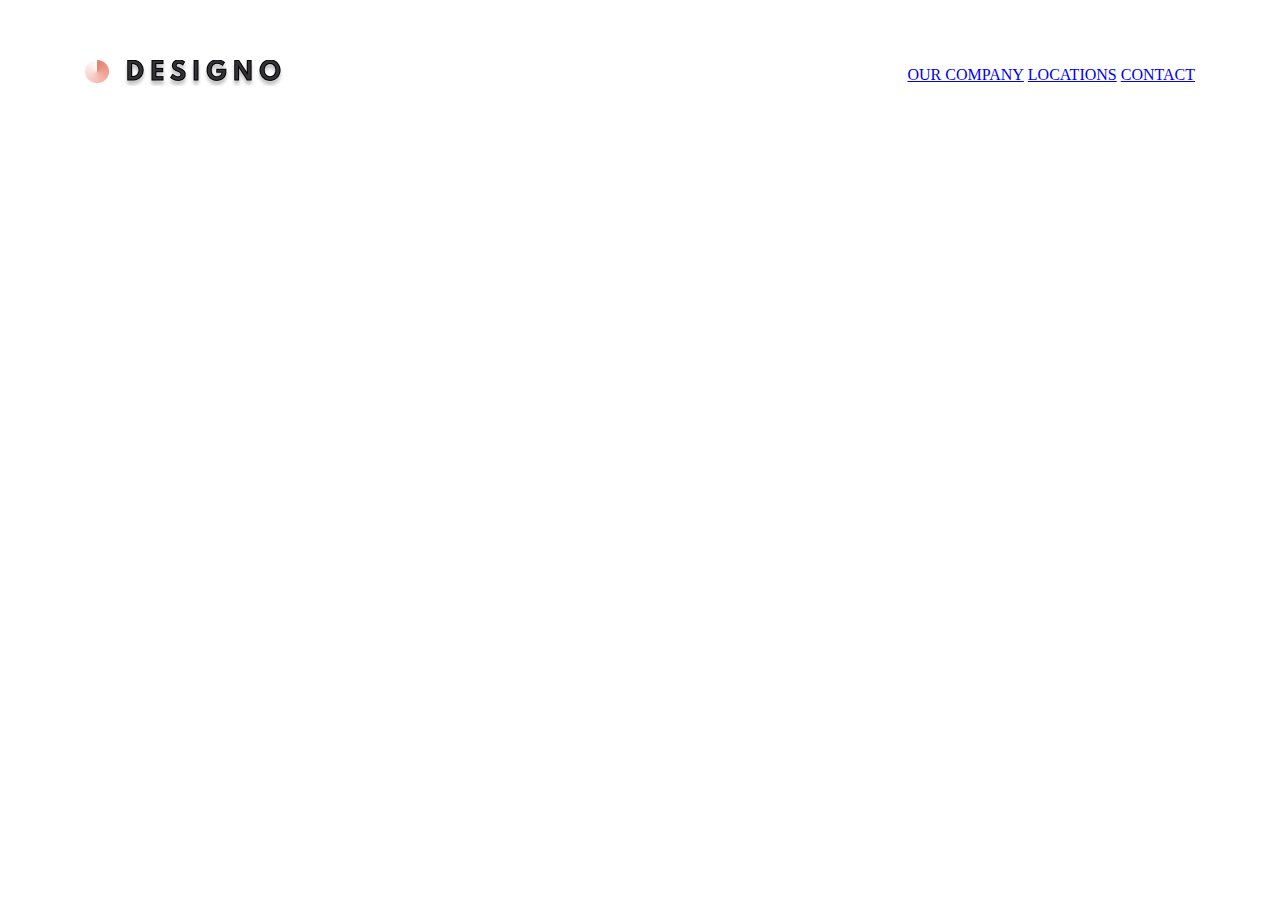
==== index.html @ 9b1fa7f4 "first commit" ====
<!DOCTYPE html>
<html lang="en">
  <head>
    <meta charset="UTF-8" />
    <meta name="viewport" content="width=device-width, initial-scale=1.0" />
    <link rel="stylesheet" href="style.css" />
    <title>Document</title>
  </head>
  <body>
    <heder
      ><section>
        <a href="#"><img class="logo_img" src="img/Group 13.png" alt="" /></a>
        <nav>
          <ul>
            <li><a href="#">OUR COMPANY</a></li>
            <li><a href="#">LOCATIONS</a></li>
            <li><a href="#">CONTACT</a></li>
          </ul>
        </nav>
      </section></heder
    >
    <main></main>
    <footer></footer>
    <script src="style.css"></script>
  </body>
</html>
---- style.css ----
* {
  margin: 0;
  padding: 0;
  box-sizing: border-box;
}

body {

}

section {
  max-width: 1110px;
  margin: 60px auto;
  display: flex;
  justify-content: space-between;
  align-items: center;
}

.logo_img{
   line-height: 0;
   height: 26;
   width: 202;
}

nav li {
  display: inline-block;
}
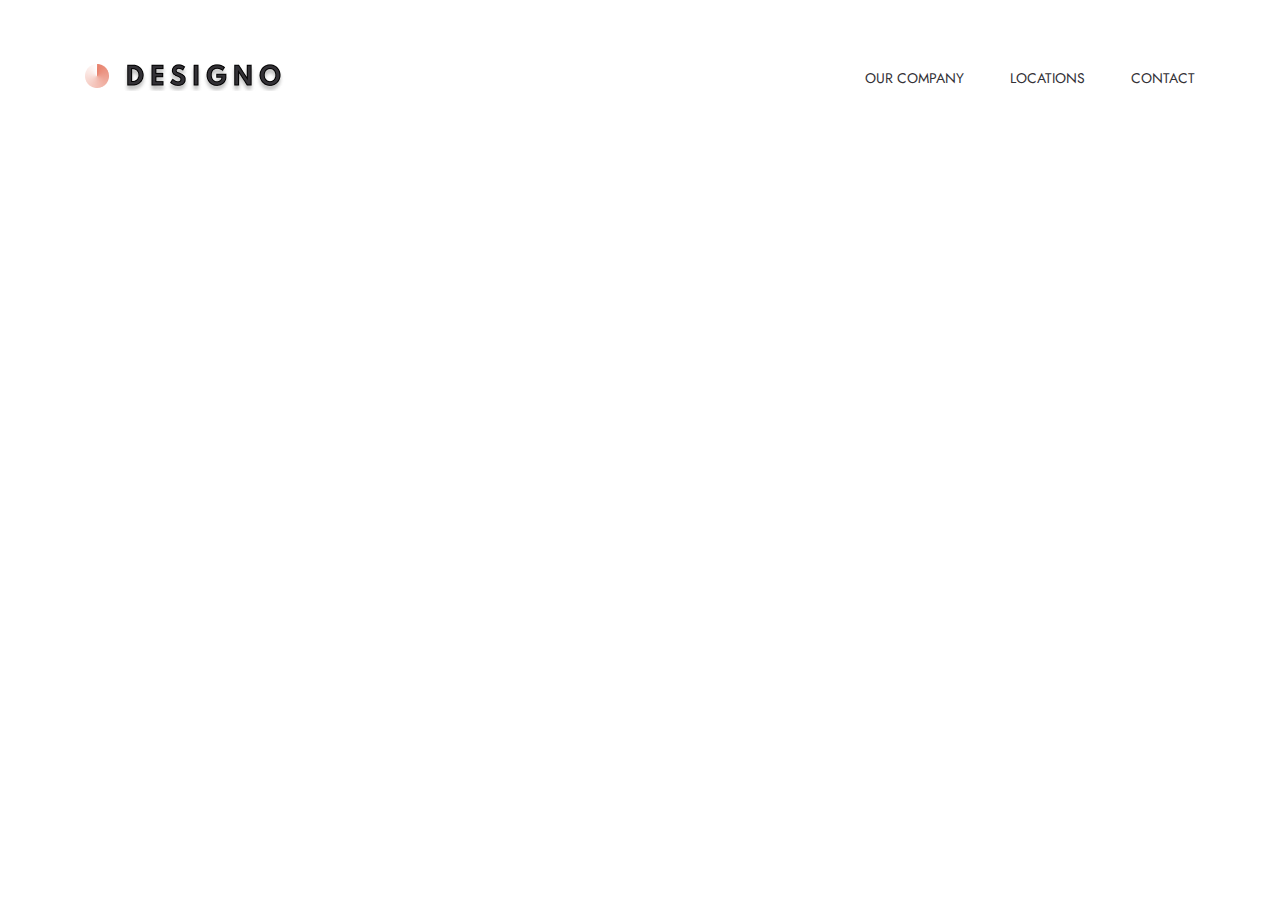
==== commit c8847156: "add header" ====
--- a/index.html
+++ b/index.html
@@ -3,13 +3,22 @@
   <head>
     <meta charset="UTF-8" />
     <meta name="viewport" content="width=device-width, initial-scale=1.0" />
+    <link rel="preconnect" href="https://fonts.googleapis.com" />
+    <link rel="preconnect" href="https://fonts.gstatic.com" crossorigin />
+    <link
+      href="https://fonts.googleapis.com/css2?family=Jost:wght@400;500&family=Open+Sans:ital,wght@0,300;0,400;0,500;0,600;0,700;0,800;1,300;1,400;1,500;1,600;1,700;1,800&family=Oswald:wght@200;300;500;700&display=swap"
+      rel="stylesheet"
+    />
+
     <link rel="stylesheet" href="style.css" />
     <title>Document</title>
   </head>
   <body>
     <heder
       ><section>
-        <a href="#"><img class="logo_img" src="img/Group 13.png" alt="" /></a>
+        <a class="header-logo" href="#"
+          ><img class="logo_img" src="img/Group 13.png" alt=""
+        /></a>
         <nav>
           <ul>
             <li><a href="#">OUR COMPANY</a></li>
--- a/style.css
+++ b/style.css
@@ -5,23 +5,43 @@
 }
 
 body {
-
+  font-family: "Jost", sans-serif;
+  font-size: 14px;
+  line-height: 14px;
+  color: #333136;
 }
-
+header{
+   max-width: 1440px;
+}
 section {
   max-width: 1110px;
-  margin: 60px auto;
   display: flex;
   justify-content: space-between;
   align-items: center;
+  margin:0 auto;
+  height: 155px;
 }
 
-.logo_img{
-   line-height: 0;
-   height: 26;
-   width: 202;
+
+.logo_img {
+  line-height: 0;
+  height: 26;
+  width: 202;
 }
 
 nav li {
   display: inline-block;
+  margin-left: 42px;
 }
+a{
+    text-decoration: none;
+    color: #333136;
+}
+
+a:hover{
+    text-decoration: underline; 
+}
+
+.header-logo {
+  line-height: 0;
+}
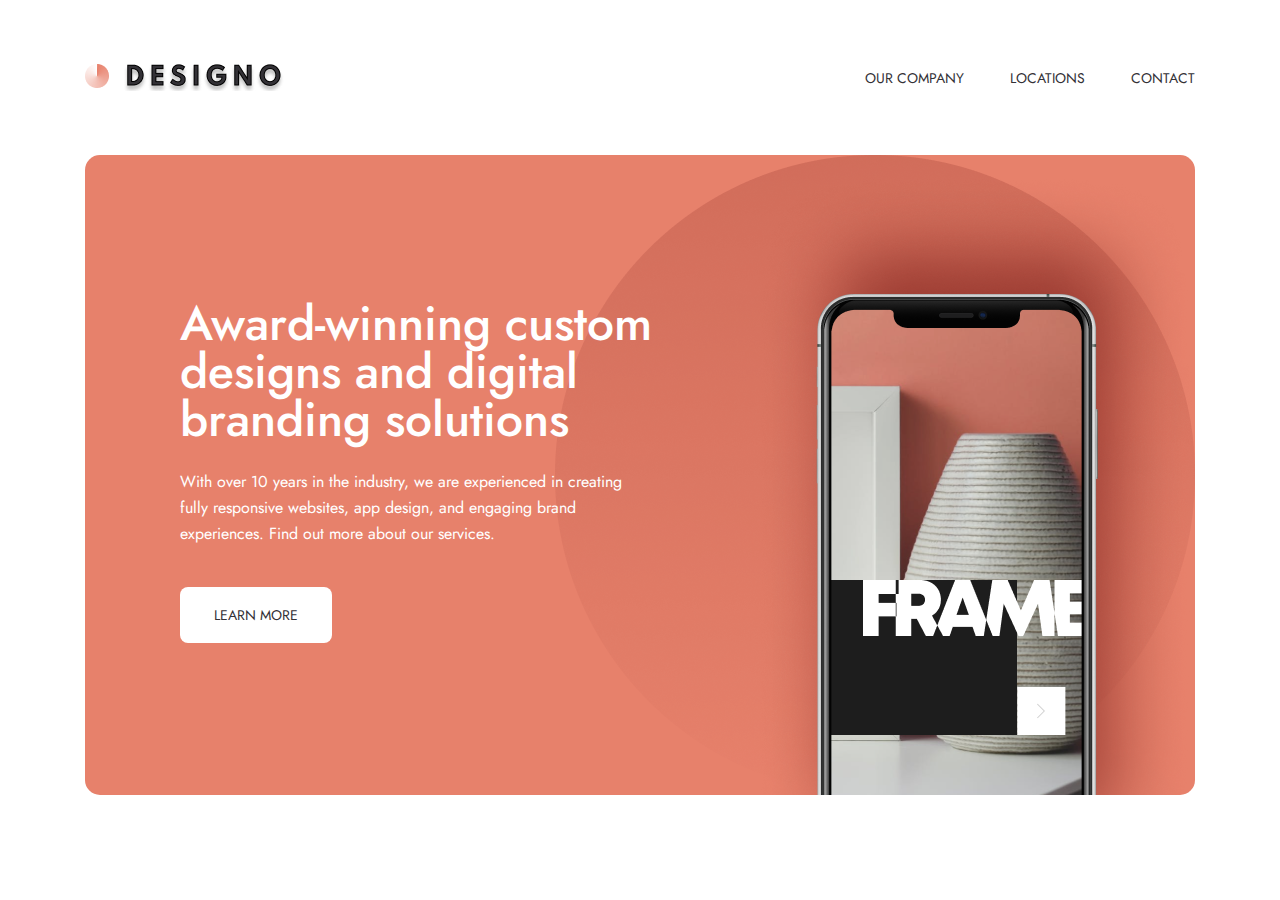
==== commit 6e14a4c5: "add first main section" ====
--- a/index.html
+++ b/index.html
@@ -16,19 +16,36 @@
   <body>
     <heder
       ><section>
-        <a class="header-logo" href="#"
-          ><img class="logo_img" src="img/Group 13.png" alt=""
-        /></a>
-        <nav>
-          <ul>
-            <li><a href="#">OUR COMPANY</a></li>
-            <li><a href="#">LOCATIONS</a></li>
-            <li><a href="#">CONTACT</a></li>
-          </ul>
-        </nav>
+        <div class="header_conteiner">
+          <a class="header_logo" href="#"
+            ><img class="logo_img" src="img/Group 13.png" alt=""
+          /></a>
+          <nav>
+            <ul>
+              <li><a href="#">OUR COMPANY</a></li>
+              <li><a href="#">LOCATIONS</a></li>
+              <li><a href="#">CONTACT</a></li>
+            </ul>
+          </nav>
+        </div>
       </section></heder
     >
-    <main></main>
+    <main>
+      <div class="main_conteiner">
+      <section>
+        <div class="frame">
+          <h1>Award-winning custom designs and digital branding solutions</h1>
+
+          <p>
+            With over 10 years in the industry, we are experienced in creating
+            fully responsive websites, app design, and engaging brand
+            experiences. Find out more about our services.
+          </p>
+          <a class="frame_button" href="#">Learn More</a>
+        </div>
+      </section>
+    </div>
+    </main>
     <footer></footer>
     <script src="style.css"></script>
   </body>
--- a/style.css
+++ b/style.css
@@ -10,38 +10,74 @@
   line-height: 14px;
   color: #333136;
 }
-header{
-   max-width: 1440px;
+header {
+  max-width: 1440px;
 }
 section {
   max-width: 1110px;
+  margin: 0 auto;
+}
+.header_conteiner {
   display: flex;
   justify-content: space-between;
   align-items: center;
-  margin:0 auto;
   height: 155px;
 }
-
-
 .logo_img {
   line-height: 0;
   height: 26;
   width: 202;
 }
-
 nav li {
   display: inline-block;
   margin-left: 42px;
 }
-a{
-    text-decoration: none;
-    color: #333136;
+a {
+  text-decoration: none;
+  color: #333136;
+}
+li a:hover {
+  text-decoration: underline;
+}
+.header_logo {
+  line-height: 0;
+}
+.frame {
+  padding: 145px 0 0 95px;
+  color: white;
+  width: 100%;
+  height: 640px;
+  background: url("./img/Group\ 64\ Copy.png"), url("./img/Oval.png"), #e7816b;
+  background-repeat: no-repeat;
+  background-position: bottom right;
+  border-radius: 15px;
+}
+.frame h1 {
+  margin-bottom: 25px;
+  width: 540px;
+  font-size: 48px;
+  font-weight: 500;
+  line-height: 48px;
+}
+.frame p {
+  width: 445px;
+  font-size: 16px;
+  font-weight: 400;
+  line-height: 26px;
+  margin-bottom: 40px;
+}
+.frame_button {
+  width: 152px;
+  height: 56px;
+  display: flex;
+  justify-content: center;
+  align-items: center;
+  text-transform: uppercase;
+  background: white;
+  border-radius: 8px;
 }
 
-a:hover{
-    text-decoration: underline; 
+.frame_button:hover {
+  background: #ffad9b;
+  color: white;
 }
-
-.header-logo {
-  line-height: 0;
-}
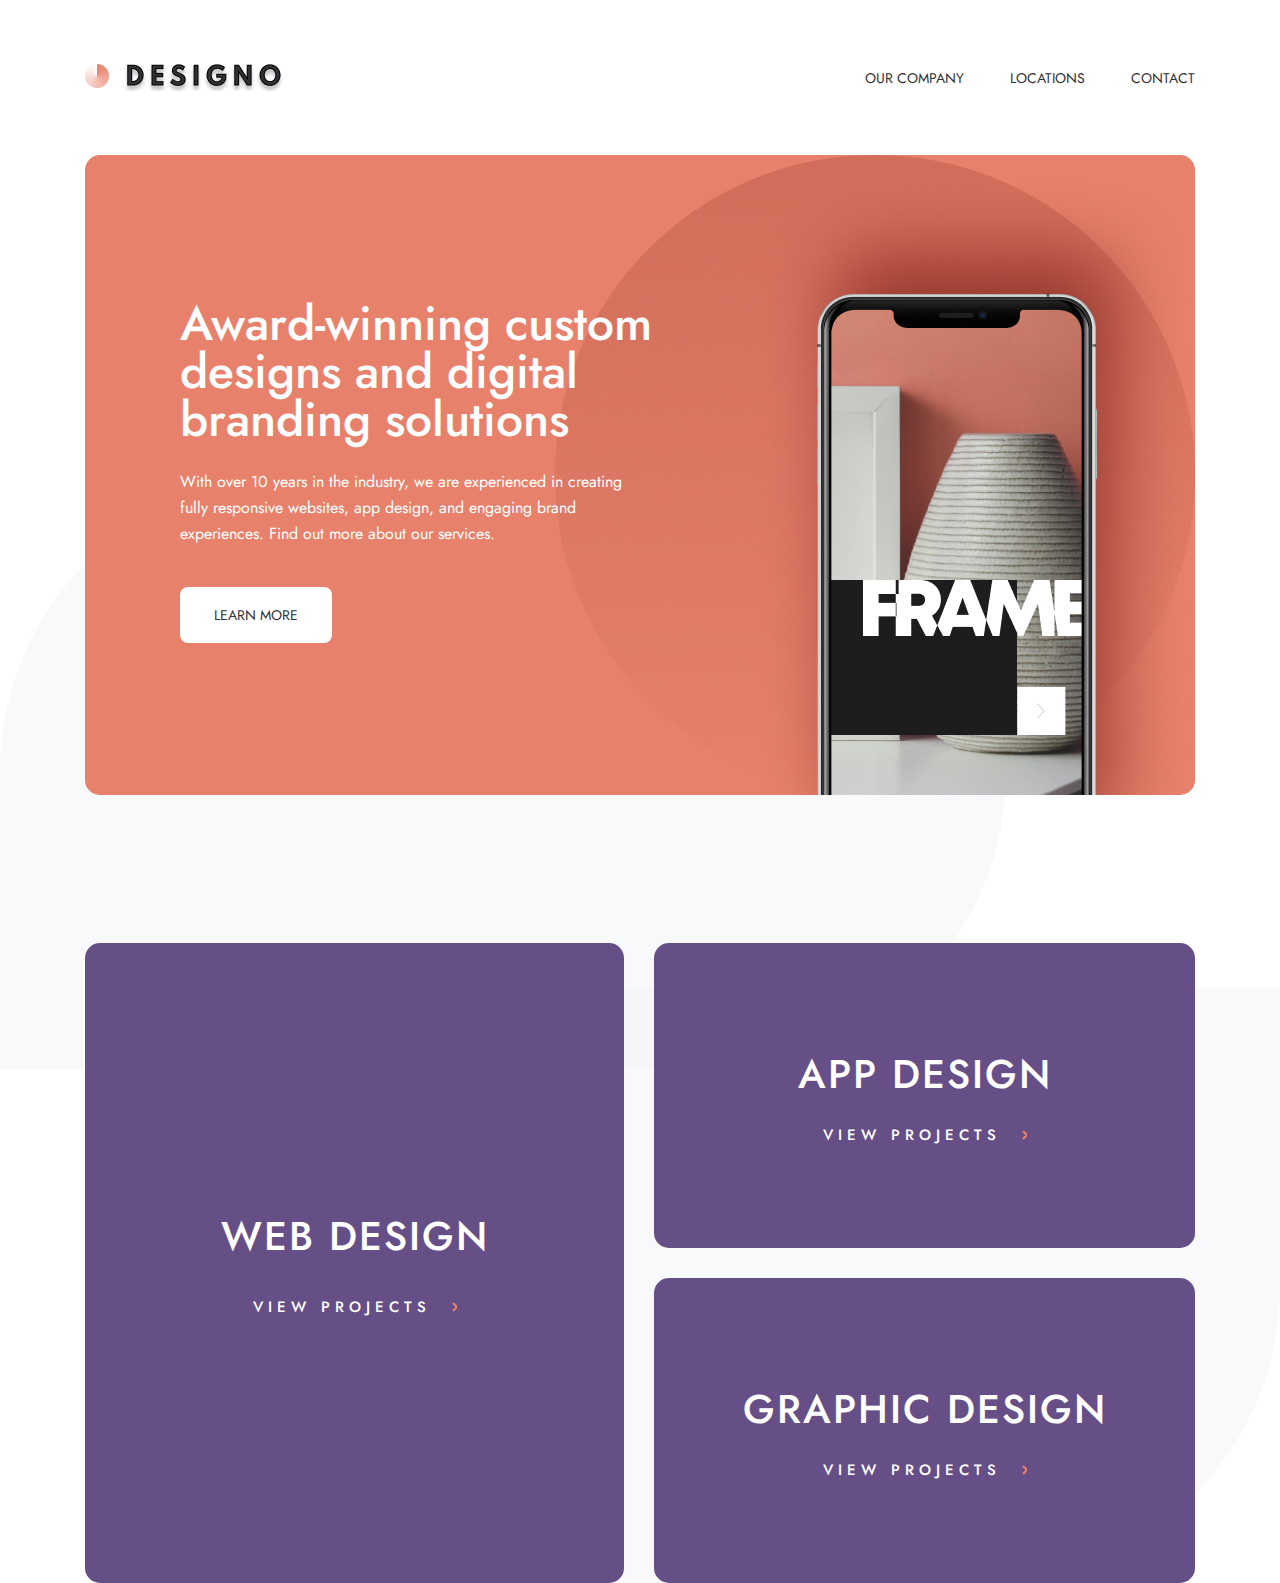
==== commit 1fa48a81: "add second section" ====
--- a/index.html
+++ b/index.html
@@ -32,19 +32,37 @@
     >
     <main>
       <div class="main_conteiner">
-      <section>
-        <div class="frame">
-          <h1>Award-winning custom designs and digital branding solutions</h1>
+        <section>
+          <div class="fist_section">
+            <h1>Award-winning custom designs and digital branding solutions</h1>
 
-          <p>
-            With over 10 years in the industry, we are experienced in creating
-            fully responsive websites, app design, and engaging brand
-            experiences. Find out more about our services.
-          </p>
-          <a class="frame_button" href="#">Learn More</a>
-        </div>
-      </section>
-    </div>
+            <p>
+              With over 10 years in the industry, we are experienced in creating
+              fully responsive websites, app design, and engaging brand
+              experiences. Find out more about our services.
+            </p>
+            <a class="frame_button" href="#">Learn More</a>
+          </div>
+        </section>
+        <section>
+          <div class="second_section">
+            <div class="second_section_item left_item">
+              <h1>WEB DESIGN</h1>
+              <a href="#">VIEW PROJECTS</a>
+            </div>
+            <div class="second_section_item right_item">
+              <div>
+                <h1>APP DESIGN</h1>
+                <a href="#">VIEW PROJECTS</a>
+              </div>
+              <div>
+                <h1>GRAPHIC DESIGN</h1>
+                <a href="#">VIEW PROJECTS</a>
+              </div>
+            </div>
+          </div>
+        </section>
+      </div>
     </main>
     <footer></footer>
     <script src="style.css"></script>
--- a/style.css
+++ b/style.css
@@ -10,8 +10,9 @@
   line-height: 14px;
   color: #333136;
 }
-header {
+main {
   max-width: 1440px;
+  margin: 0 auto;
 }
 section {
   max-width: 1110px;
@@ -42,7 +43,7 @@
 .header_logo {
   line-height: 0;
 }
-.frame {
+.fist_section {
   padding: 145px 0 0 95px;
   color: white;
   width: 100%;
@@ -51,15 +52,16 @@
   background-repeat: no-repeat;
   background-position: bottom right;
   border-radius: 15px;
+  margin-bottom: 148px;
 }
-.frame h1 {
+.fist_section h1 {
   margin-bottom: 25px;
   width: 540px;
   font-size: 48px;
   font-weight: 500;
   line-height: 48px;
 }
-.frame p {
+.fist_section p {
   width: 445px;
   font-size: 16px;
   font-weight: 400;
@@ -81,3 +83,64 @@
   background: #ffad9b;
   color: white;
 }
+main {
+  background: url("./img/Rectangle.png"), url("./img/Rectangle\ Copy\ 4.png");
+  background-repeat: no-repeat;
+  background-position: left top 320px, right bottom;
+}
+.second_section {
+  display: flex;
+  gap: 30px;
+  color: white;
+}
+
+.second_section h1 {
+  font-size: 40px;
+  font-weight: 500;
+  line-height: 48px;
+  letter-spacing: 2px;
+}
+
+.second_section a {
+  color: white;
+  font-size: 15px;
+  font-weight: 500;
+  text-transform: uppercase;
+  letter-spacing: 5px;
+  background-image: url("./img/Path\ 5.png");
+  background-repeat: no-repeat;
+  background-position: right center;
+  padding-right: 26px;
+}
+.second_section_item {
+  width: 541px;
+  height: 640px;
+}
+
+.left_item {
+  background: #664f87;
+  border-radius: 15px;
+  display: flex;
+  flex-direction: column;
+  justify-content: center;
+  align-items: center;
+  gap: 40px;
+}
+
+.right_item {
+  display: flex;
+  flex-direction: column;
+  gap: 30px;
+}
+
+.right_item div{
+  background: #664f87;
+  border-radius: 15px;
+  width: 541px;
+  height: 308px;
+  display: flex;
+  flex-direction: column;
+  justify-content: center;
+  align-items: center;
+  gap:30px;
+}
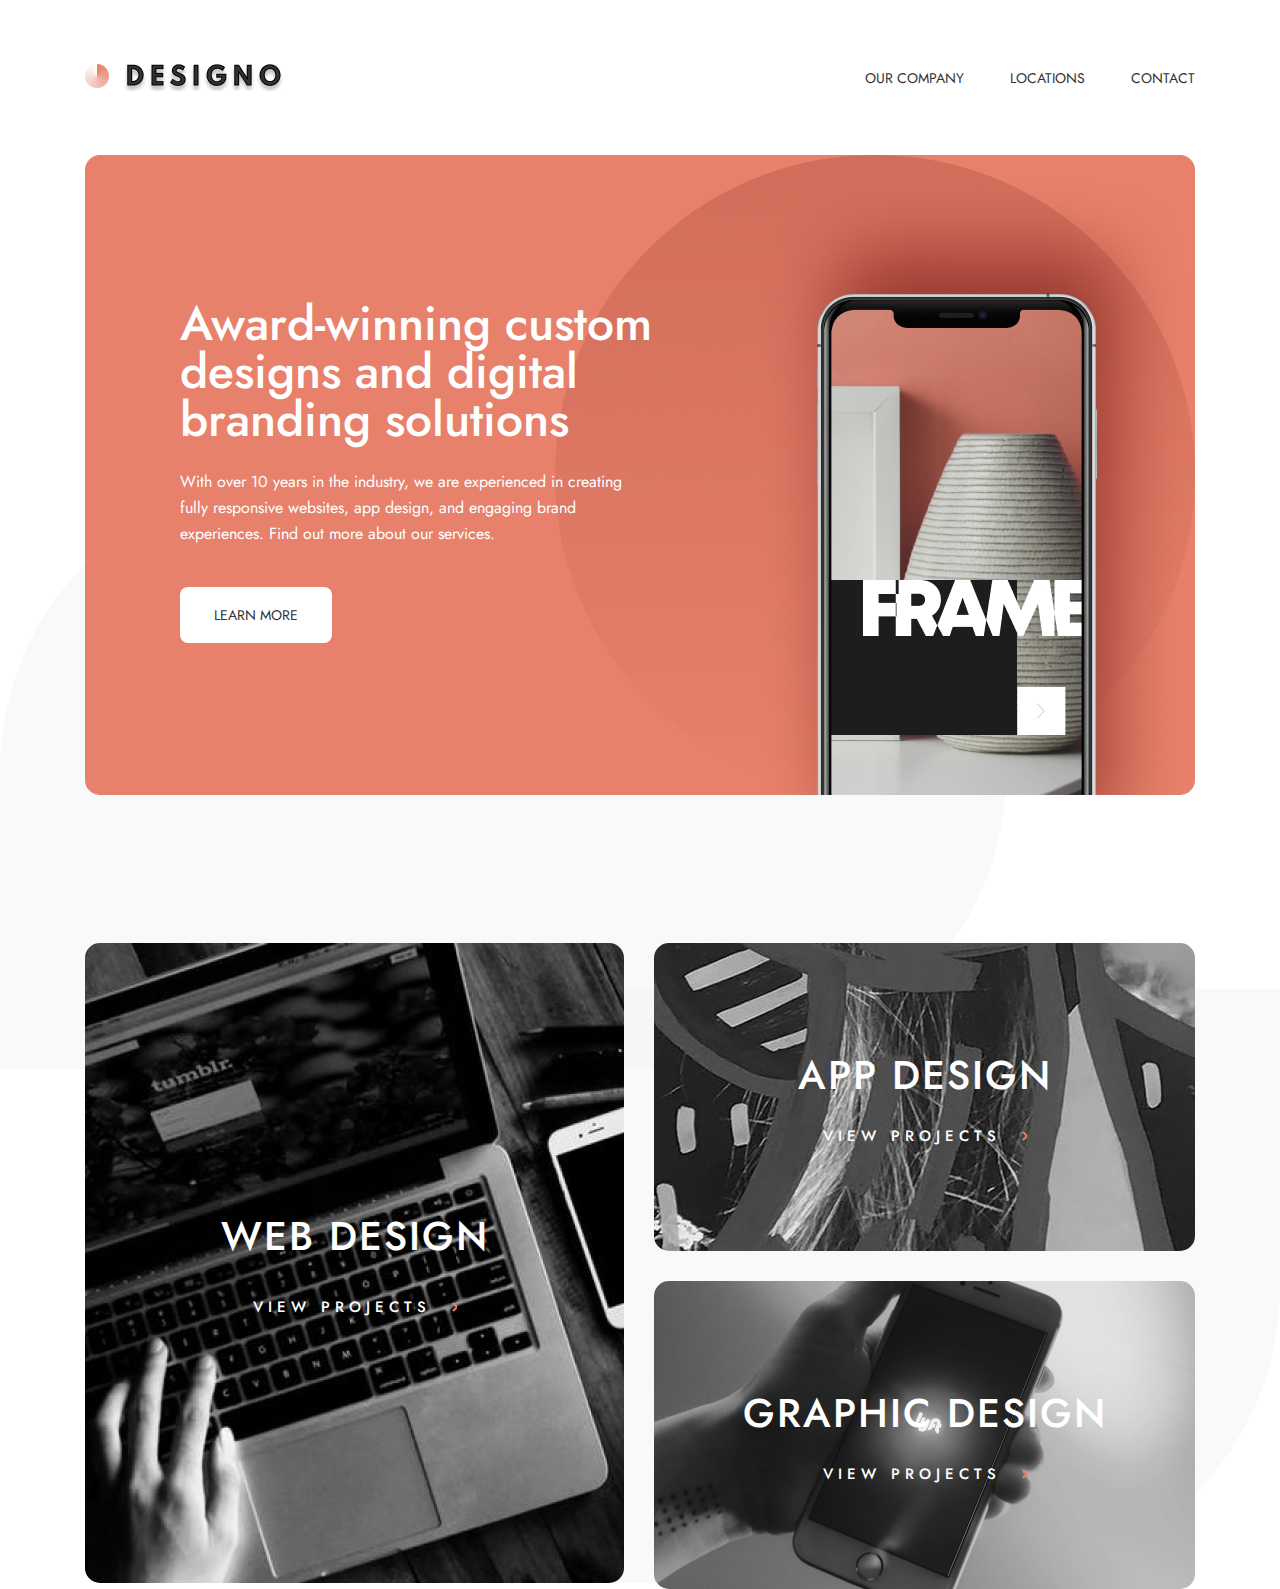
==== commit 20bd0b8b: "add hover in second section" ====
--- a/index.html
+++ b/index.html
@@ -47,17 +47,23 @@
         <section>
           <div class="second_section">
             <div class="second_section_item left_item">
-              <h1>WEB DESIGN</h1>
-              <a href="#">VIEW PROJECTS</a>
+              <div class="hover_item">
+                <h2>WEB DESIGN</h2>
+                <a href="#">VIEW PROJECTS</a>
+              </div>
             </div>
             <div class="second_section_item right_item">
-              <div>
-                <h1>APP DESIGN</h1>
-                <a href="#">VIEW PROJECTS</a>
+              <div class="right_item__first">
+                <div class="hover_item">
+                  <h2>APP DESIGN</h2>
+                  <a href="#">VIEW PROJECTS</a>
+                </div>
               </div>
-              <div>
-                <h1>GRAPHIC DESIGN</h1>
-                <a href="#">VIEW PROJECTS</a>
+              <div class="right_item__second">
+                <div class="hover_item">
+                  <h2>GRAPHIC DESIGN</h2>
+                  <a href="#">VIEW PROJECTS</a>
+                </div>
               </div>
             </div>
           </div>
--- a/style.css
+++ b/style.css
@@ -94,7 +94,7 @@
   color: white;
 }
 
-.second_section h1 {
+.second_section h2 {
   font-size: 40px;
   font-weight: 500;
   line-height: 48px;
@@ -115,16 +115,15 @@
 .second_section_item {
   width: 541px;
   height: 640px;
+  background-repeat: no-repeat;
+  background-size: cover;
+  background-position: center center;
 }
 
 .left_item {
-  background: #664f87;
+  background-image: url("./img/Bitmap_1.png");
   border-radius: 15px;
-  display: flex;
-  flex-direction: column;
-  justify-content: center;
-  align-items: center;
-  gap: 40px;
+ 
 }
 
 .right_item {
@@ -134,7 +133,6 @@
 }
 
 .right_item div{
-  background: #664f87;
   border-radius: 15px;
   width: 541px;
   height: 308px;
@@ -144,3 +142,26 @@
   align-items: center;
   gap:30px;
 }
+
+.right_item__first{
+  background-image: url("./img/Bitmap_2.png");
+}
+
+.right_item__second{
+  background-image: url("./img/Bitmap_3.png");
+}
+
+.hover_item{
+  width: 100%;
+  height: 100%;
+  border-radius: inherit;
+  display: flex;
+  flex-direction: column;
+  justify-content: center;
+  align-items: center;
+  gap: 40px;
+}
+
+.hover_item:hover{
+background: rgba(231, 129, 107, 0.8);
+}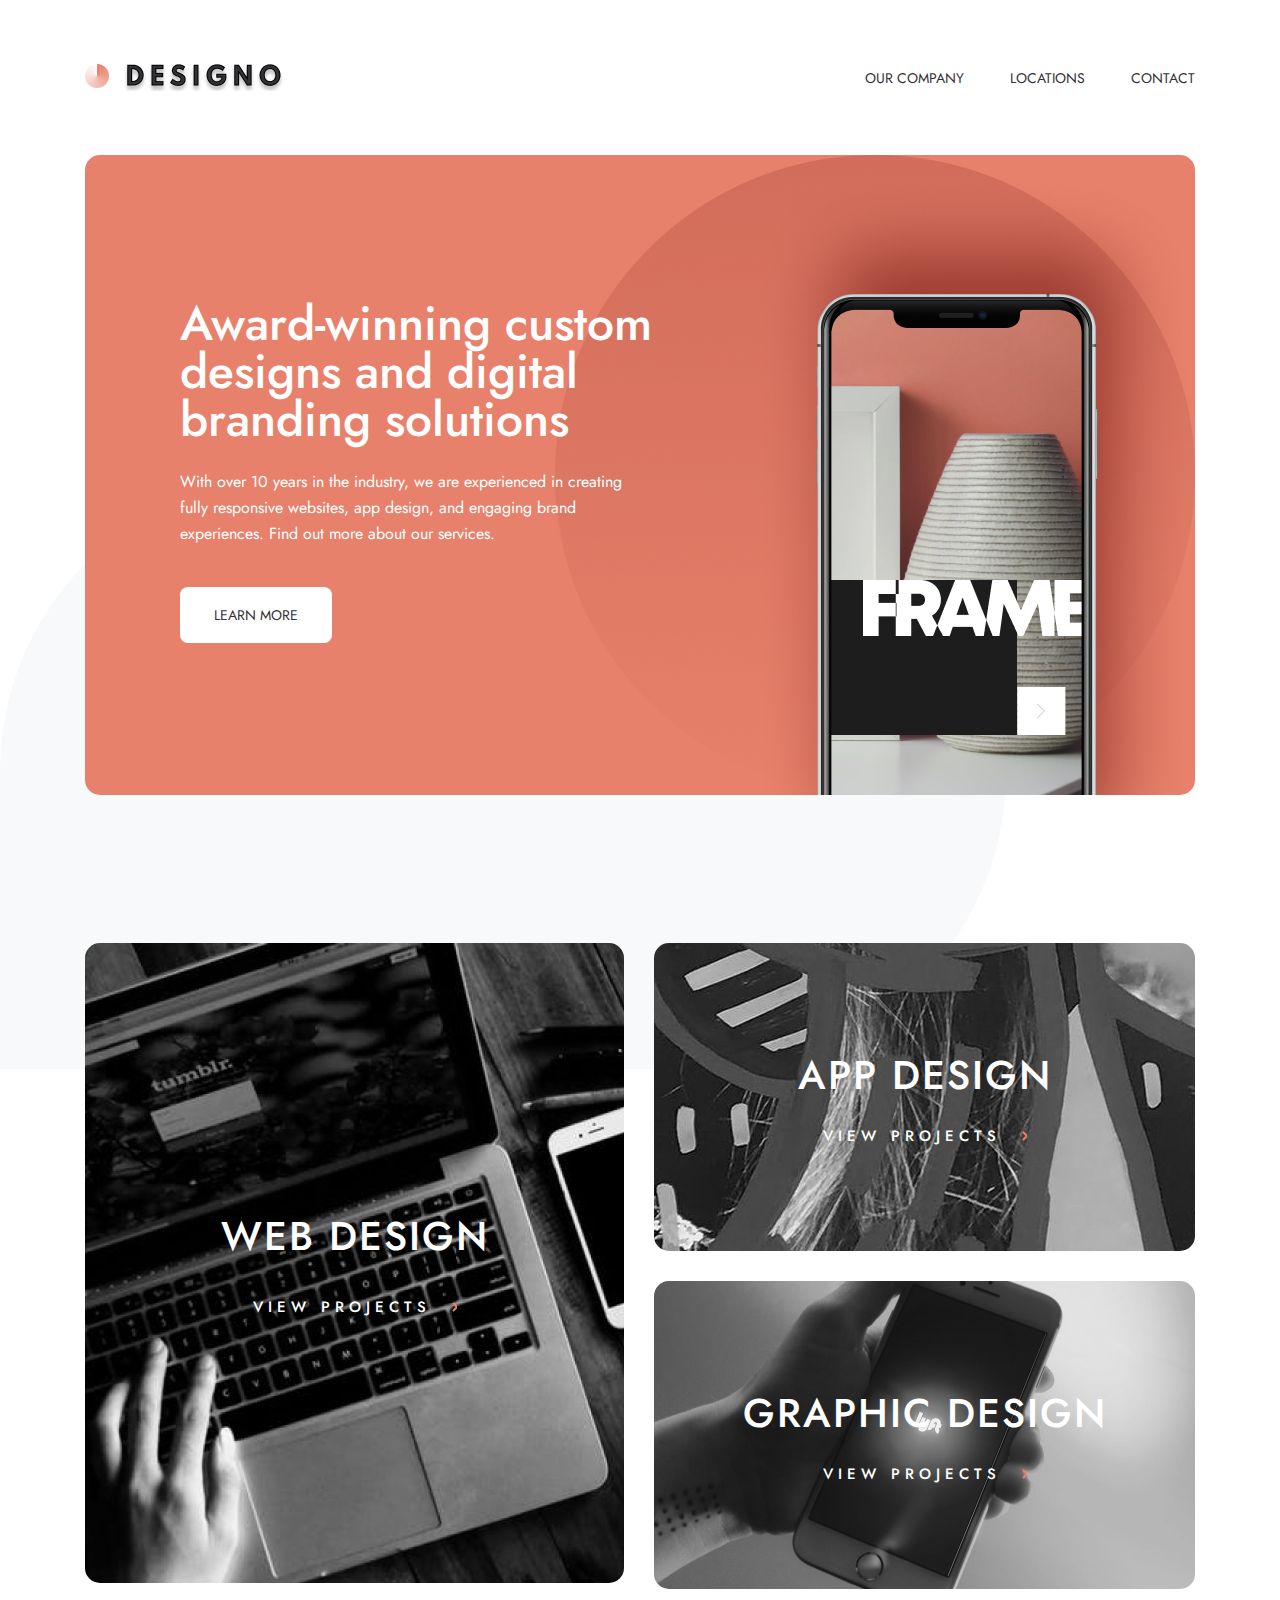
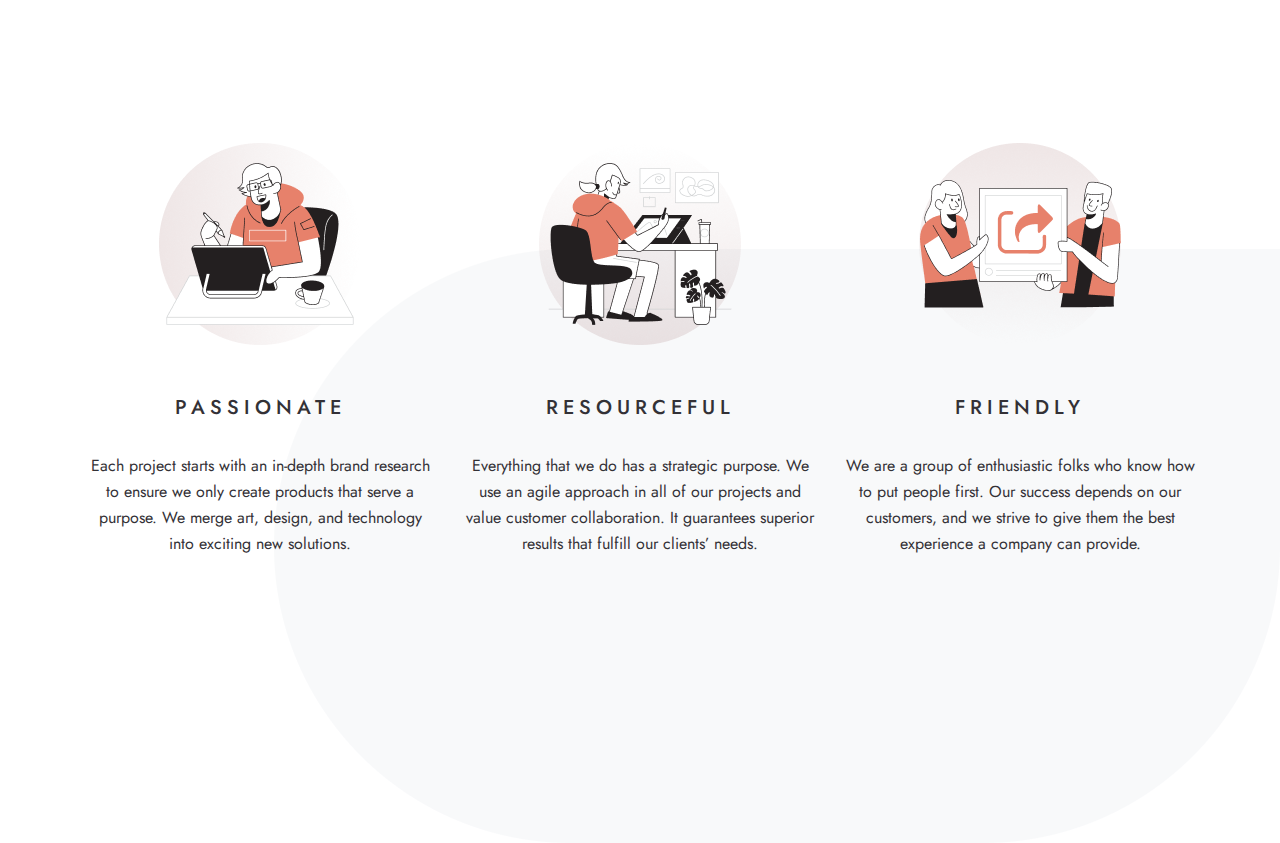
==== commit c53ace76: "add three section" ====
--- a/index.html
+++ b/index.html
@@ -68,6 +68,38 @@
             </div>
           </div>
         </section>
+        <section>
+          <div class="three_section_container">
+            <div>
+              <img src="./img/Group 23.png" alt="" />
+              <h2>PASSIONATE</h2>
+              <p>
+                Each project starts with an in-depth brand research to ensure we
+                only create products that serve a purpose. We merge art, design,
+                and technology into exciting new solutions.
+              </p>
+            </div>
+            <div>
+              <img src="./img/Group 22.png" alt="" />
+              <h2>RESOURCEFUL</h2>
+              <p>
+                Everything that we do has a strategic purpose. We use an agile
+                approach in all of our projects and value customer
+                collaboration. It guarantees superior results that fulfill our
+                clients’ needs.
+              </p>
+            </div>
+            <div>
+              <img src="./img/Group 21.png" alt="" />
+              <h2>FRIENDLY</h2>
+              <p>
+                We are a group of enthusiastic folks who know how to put people
+                first. Our success depends on our customers, and we strive to
+                give them the best experience a company can provide.
+              </p>
+            </div>
+          </div>
+        </section>
       </div>
     </main>
     <footer></footer>
--- a/style.css
+++ b/style.css
@@ -115,6 +115,7 @@
 .second_section_item {
   width: 541px;
   height: 640px;
+  margin-bottom: 160px;
   background-repeat: no-repeat;
   background-size: cover;
   background-position: center center;
@@ -123,7 +124,6 @@
 .left_item {
   background-image: url("./img/Bitmap_1.png");
   border-radius: 15px;
- 
 }
 
 .right_item {
@@ -132,7 +132,7 @@
   gap: 30px;
 }
 
-.right_item div{
+.right_item div {
   border-radius: 15px;
   width: 541px;
   height: 308px;
@@ -140,18 +140,18 @@
   flex-direction: column;
   justify-content: center;
   align-items: center;
-  gap:30px;
+  gap: 30px;
 }
 
-.right_item__first{
+.right_item__first {
   background-image: url("./img/Bitmap_2.png");
 }
 
-.right_item__second{
+.right_item__second {
   background-image: url("./img/Bitmap_3.png");
 }
 
-.hover_item{
+.hover_item {
   width: 100%;
   height: 100%;
   border-radius: inherit;
@@ -160,8 +160,35 @@
   justify-content: center;
   align-items: center;
   gap: 40px;
+  transition: background 0.5s ease-in-out;
 }
 
-.hover_item:hover{
-background: rgba(231, 129, 107, 0.8);
-}+.hover_item:hover {
+  background: rgba(231, 129, 107, 0.8);
+}
+
+.three_section_container {
+  display: flex;
+  justify-content: space-between;
+  gap: 30px;
+}
+.three_section_container div {
+  text-align: center;
+  width: 350px;
+  min-height: 700px;
+}
+.three_section_container div h2 {
+  margin: 48px 0 32px 0;
+  padding: 0 74px;
+  font-size: 20px;
+  font-weight: 500;
+  line-height: 26px;
+  letter-spacing: 5px;
+  word-wrap: break-word;
+}
+.three_section_container div p {
+  font-size: 16px;
+  font-weight: 400;
+  line-height: 26px;
+  word-wrap: break-word;
+}
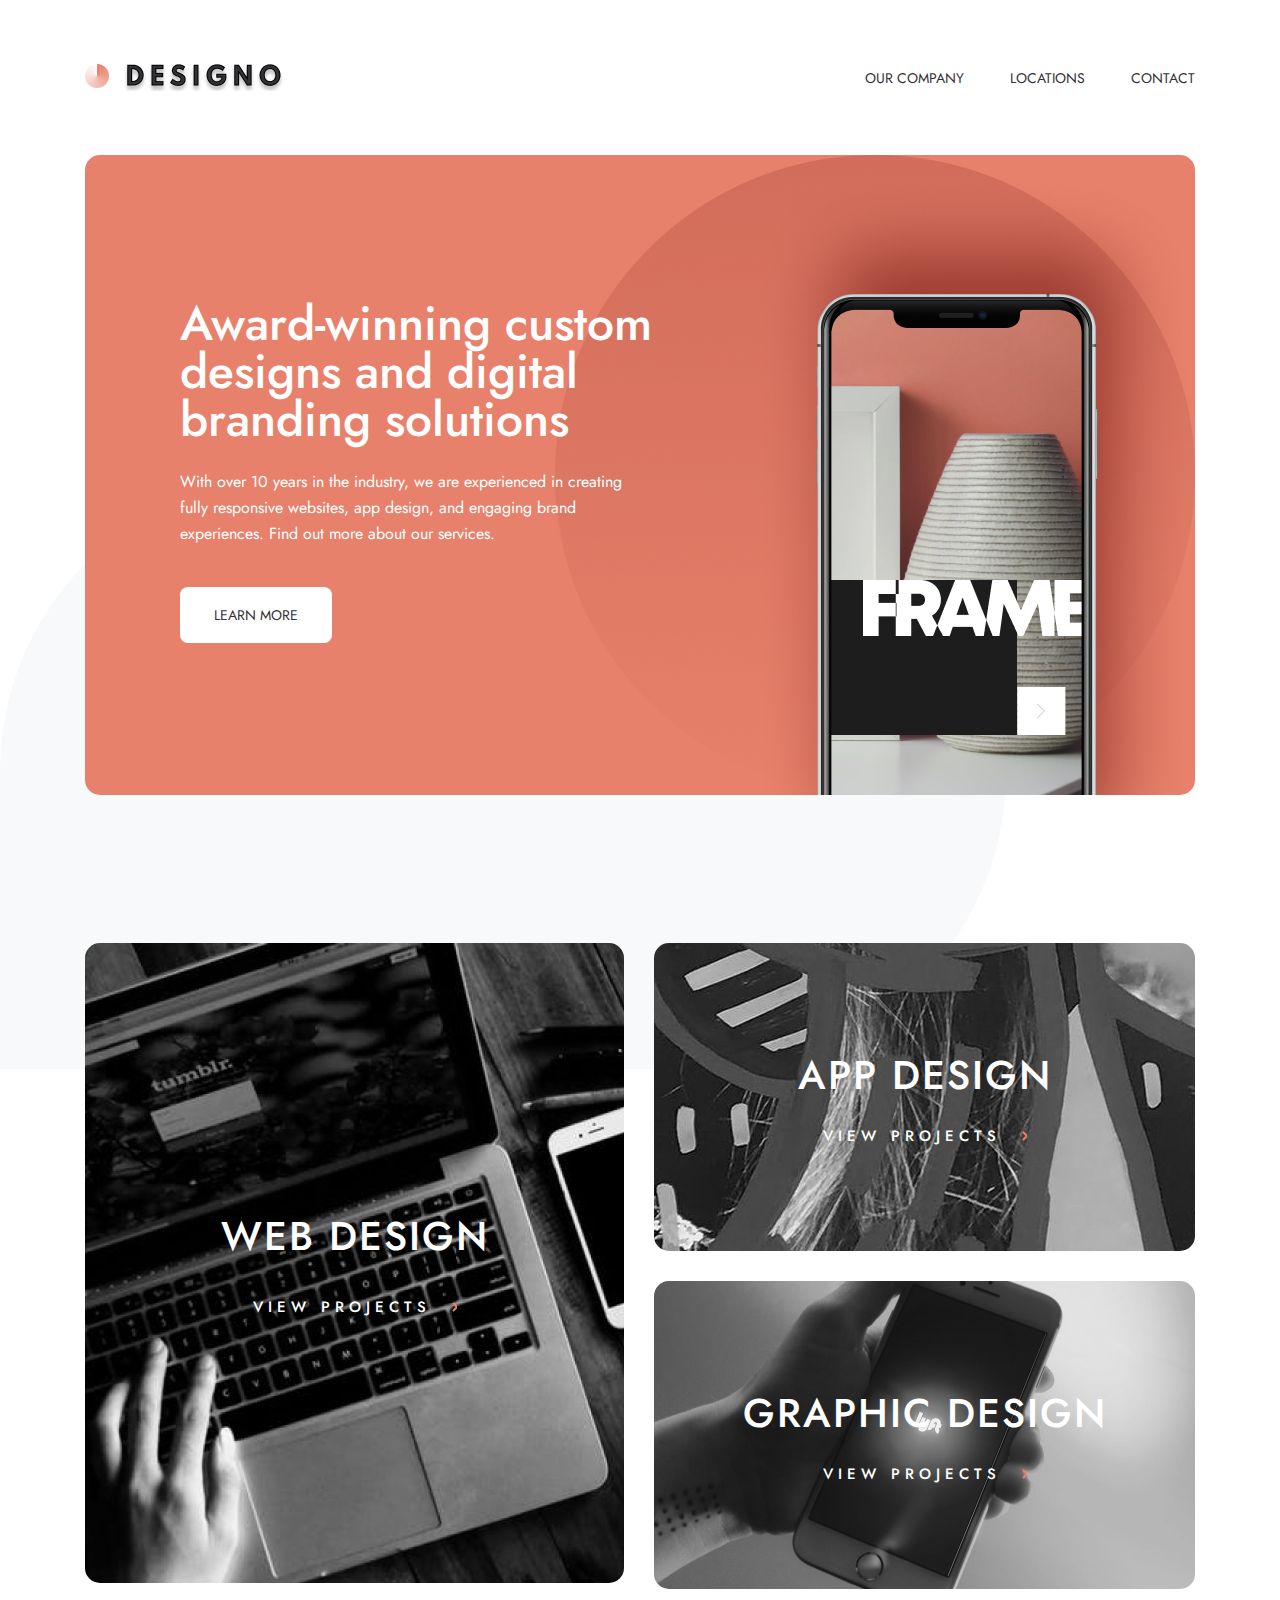
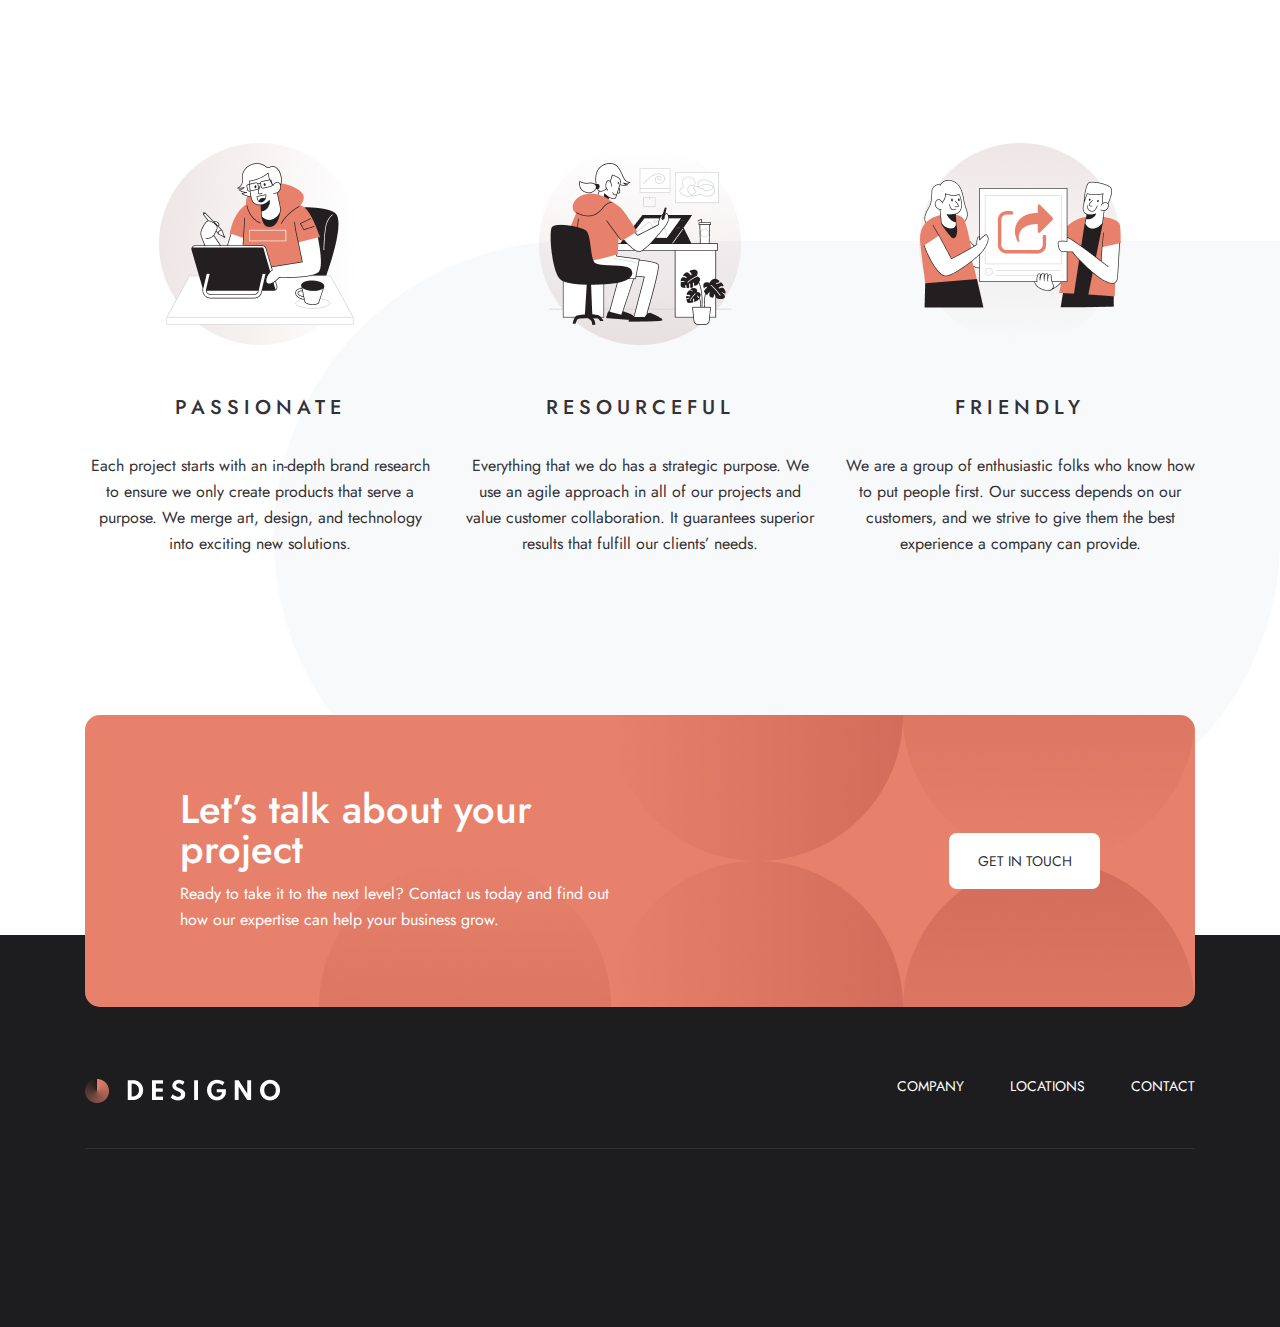
==== commit a1df8524: "add footer section" ====
--- a/index.html
+++ b/index.html
@@ -102,7 +102,30 @@
         </section>
       </div>
     </main>
-    <footer></footer>
+    <footer>
+      <section>
+        <div class="touch">
+          <div class="touch__content">
+            <h2>Let’s talk about your project</h2>
+            <p>
+              Ready to take it to the next level? Contact us today and find out
+              how our expertise can help your business grow.
+            </p>
+          </div>
+          <a href="#">Get in touch</a>
+        </div>
+        <div class="footer_container">
+        <div><img src="./img/logo-footer.png" alt="logo-footer" /></div>
+        <div class="footer_menu">
+          <ul>
+            <li><a href="#">COMPANY</a></li>
+            <li><a href="#">LOCATIONS</a></li>
+            <li><a href="#">CONTACT</a></li>
+          </ul>
+        </div>
+      </div>
+      </section>
+    </footer>
     <script src="style.css"></script>
   </body>
 </html>
--- a/style.css
+++ b/style.css
@@ -29,7 +29,7 @@
   height: 26;
   width: 202;
 }
-nav li {
+  li {
   display: inline-block;
   margin-left: 42px;
 }
@@ -68,7 +68,8 @@
   line-height: 26px;
   margin-bottom: 40px;
 }
-.frame_button {
+.frame_button,
+.touch a {
   width: 152px;
   height: 56px;
   display: flex;
@@ -77,16 +78,18 @@
   text-transform: uppercase;
   background: white;
   border-radius: 8px;
-}
-
-.frame_button:hover {
+  transition: all 0.5s cubic-bezier(0.95, 0.05, 0.795, 0.035);
+}
+
+.frame_button:hover,
+.touch a:hover {
   background: #ffad9b;
   color: white;
 }
 main {
   background: url("./img/Rectangle.png"), url("./img/Rectangle\ Copy\ 4.png");
   background-repeat: no-repeat;
-  background-position: left top 320px, right bottom;
+  background-position: left top 320px, right bottom 100px;
 }
 .second_section {
   display: flex;
@@ -175,7 +178,7 @@
 .three_section_container div {
   text-align: center;
   width: 350px;
-  min-height: 700px;
+  min-height: 792px;
 }
 .three_section_container div h2 {
   margin: 48px 0 32px 0;
@@ -192,3 +195,54 @@
   line-height: 26px;
   word-wrap: break-word;
 }
+
+footer {
+  background: rgba(29, 28, 30, 1);
+  min-height: 392px;
+  position: relative;
+  padding-top: 144px;
+}
+.touch {
+  height: 292px;
+  max-width: 1110px;
+  width: 100%;
+  background: #e7816b;
+  border-radius: 15px;
+  position: absolute;
+  top: -220px;
+  background-image: url("./img/Group\ 31.png");
+  background-repeat: no-repeat;
+  background-position: right center;
+  display: flex;
+  justify-content: center;
+  align-items: center;
+  padding: 0 95px;
+  column-gap: 310px;
+}
+.touch a {
+  padding: 18px 18px;
+}
+.touch__content {
+  max-width: 459px;
+  color: white;
+  padding-right: 10px;
+}
+.touch__content h2 {
+  font-size: 40px;
+  font-weight: 500;
+  line-height: 40px;
+  margin-bottom: 12px;
+}
+.touch__content p {
+  font-size: 16px;
+  line-height: 26px;
+}
+.footer_container{
+  display: flex;
+  justify-content: space-between;
+  padding-bottom: 40px;
+  border-bottom: 1px solid rgb(255, 255, 255, 0.095);
+}
+.footer_menu a {
+  color: white;
+}
